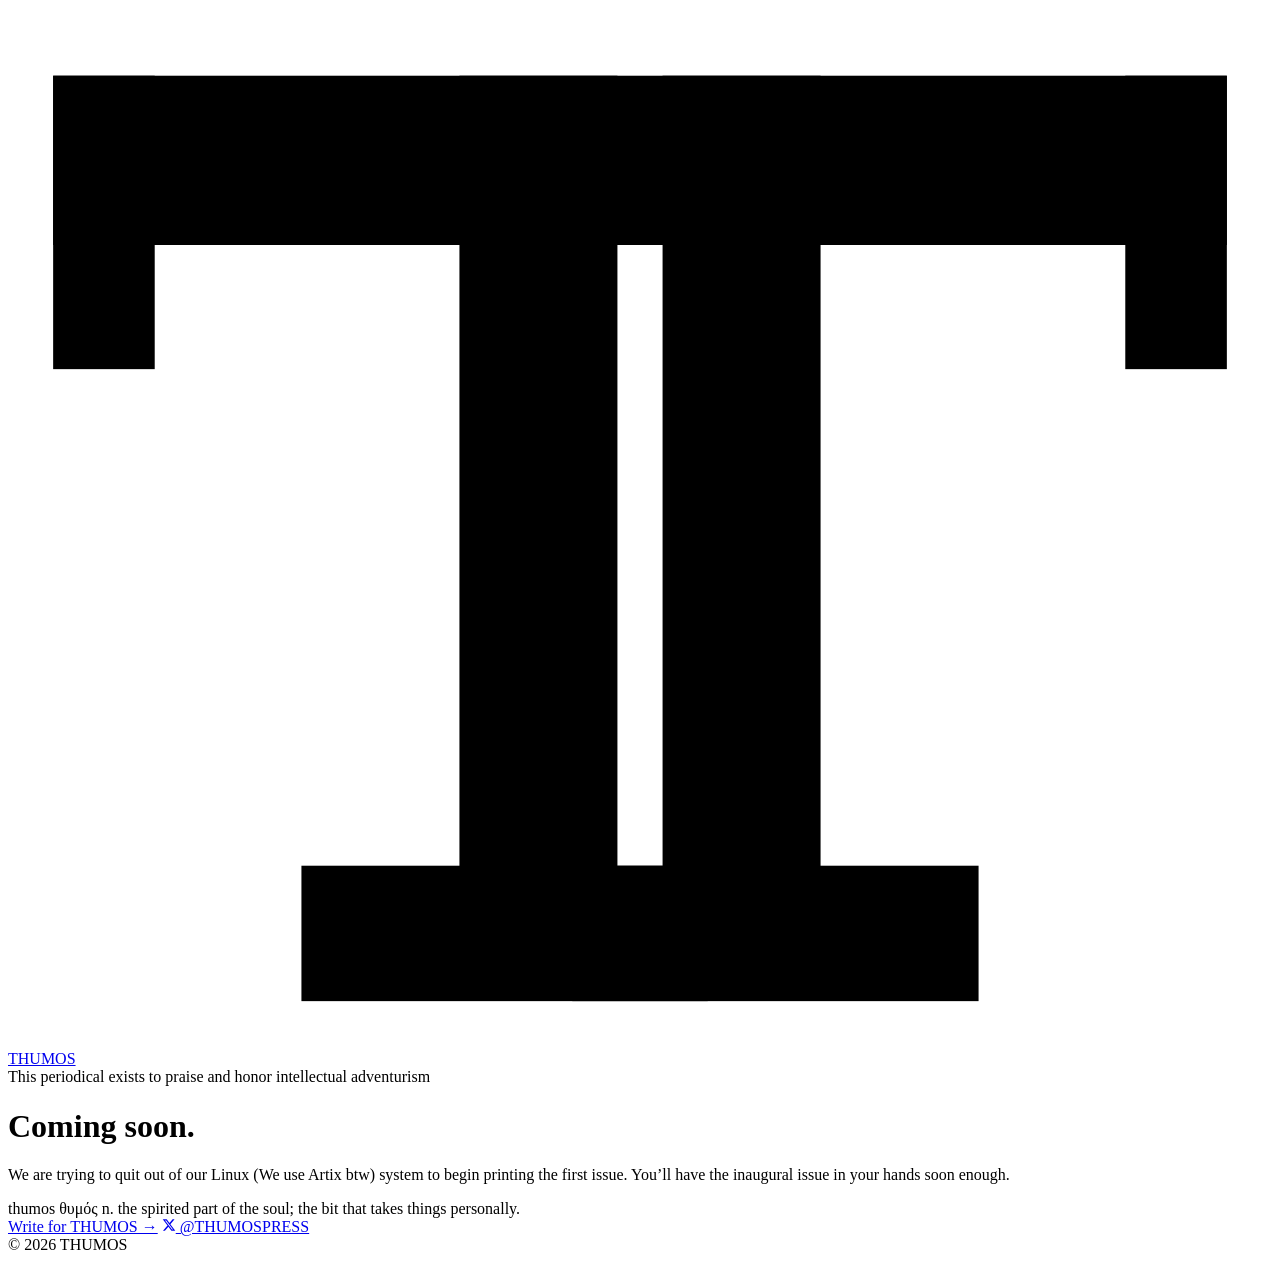
==== index.html @ 3c073543 "Add files via upload" ====
<!DOCTYPE html>
<html lang="en">
<head>
<meta charset="utf-8">
<meta name="viewport" content="width=device-width, initial-scale=1">
<title>THUMOS — Coming soon</title>
<meta name="description" content="THUMOS — this periodical exists to praise and honor intellectual adventurism. The first issue is in preparation.">

<link rel="canonical" href="https://thumospress.com/">
<meta property="og:type" content="website">
<meta property="og:site_name" content="THUMOS">
<meta property="og:title" content="THUMOS — Coming soon">
<meta property="og:description" content="This periodical exists to praise and honor intellectual adventurism. The inaugural issue is on its way.">
<meta property="og:url" content="https://thumospress.com/">
<meta property="og:image" content="https://thumospress.com/assets/icon-512.png">
<meta name="twitter:card" content="summary">
<meta name="twitter:site" content="@THUMOSPRESS">
<meta name="twitter:title" content="THUMOS — Coming soon">
<meta name="twitter:description" content="This periodical exists to praise and honor intellectual adventurism.">
<meta name="twitter:image" content="https://thumospress.com/assets/icon-512.png">

<link rel="manifest" href="manifest.json">
<meta name="theme-color" content="#EBE8E1">
<link rel="icon" type="image/png" sizes="32x32" href="assets/favicon-32.png">
<link rel="icon" type="image/png" sizes="192x192" href="assets/icon-192.png">
<link rel="apple-touch-icon" href="assets/apple-touch-icon.png">

<link rel="preconnect" href="https://fonts.googleapis.com">
<link rel="preconnect" href="https://fonts.gstatic.com" crossorigin>
<link href="https://fonts.googleapis.com/css2?family=Source+Serif+4:ital,opsz,wght@0,8..60,400;0,8..60,600;0,8..60,700;1,8..60,400&family=IBM+Plex+Sans:wght@400;500;600&display=swap" rel="stylesheet">
<link rel="stylesheet" href="css/styles.css">
</head>
<body class="holding">

<main class="holding-wrap">
  <div class="holding-inner">

    <figure class="hb-poster">
      <img src="assets/come-for-the-essays.jpg"
           width="680" height="1020"
           alt="Poster: a man in a fedora seen from behind against a red ground, above the words “Come for the essays. Stay for the insurgency.”"
           onerror="this.closest('.hb-poster').hidden = true">
    </figure>

    <div class="hb-brand">
    <a class="brand" href="./">
      <svg class="mono" viewBox="4 2 112 92" role="img" aria-label="THUMOS">
        <g class="mono-a">
          <rect x="8" y="8" width="52" height="15"/>
          <rect x="8" y="8" width="9" height="26"/>
          <rect x="44" y="8" width="14" height="80"/>
          <rect x="30" y="78" width="36" height="12"/>
        </g>
        <g class="mono-b">
          <rect x="60" y="8" width="52" height="15"/>
          <rect x="103" y="8" width="9" height="26"/>
          <rect x="62" y="8" width="14" height="80"/>
          <rect x="54" y="78" width="36" height="12"/>
        </g>
      </svg>
      <span class="brand-word">THUMOS</span>
    </a>

    <div class="brand-rule"></div>
    <div class="brand-tag">This periodical exists to praise and honor intellectual adventurism</div>
    </div>

    <div class="hb-copy">

    <h1 class="holding-title">Coming soon.</h1>

    <p class="holding-dek">
      We are trying to quit out of our Linux (We use Artix btw) system to begin
      printing the first issue. You’ll have the inaugural issue in your hands
      soon enough.
    </p>

    <div class="definition">
      <span class="def-word">thumos</span>
      <span class="def-greek">θυμός</span>
      <span class="def-pos">n.</span>
      <span class="def-body">the spirited part of the soul; the bit that takes things personally.</span>
    </div>

    <div class="holding-actions">
      <a class="btn-red" href="write.html">Write for THUMOS →</a>
      <a class="btn-ghost" href="https://x.com/THUMOSPRESS" target="_blank" rel="noopener noreferrer">
        <svg viewBox="0 0 24 24" width="14" height="14" fill="currentColor" aria-hidden="true">
          <path d="M18.244 2.25h3.308l-7.227 8.26 8.502 11.24H16.17l-5.214-6.817L4.99 21.75H1.68l7.73-8.835L1.254 2.25H8.08l4.713 6.231zm-1.161 17.52h1.833L7.084 4.126H5.117z"/>
        </svg>
        @THUMOSPRESS
      </a>
    </div>

    <div class="holding-foot">© 2026 THUMOS</div>

    </div>

  </div>
</main>

<script src="js/cleanup.js"></script>
</body>
</html>
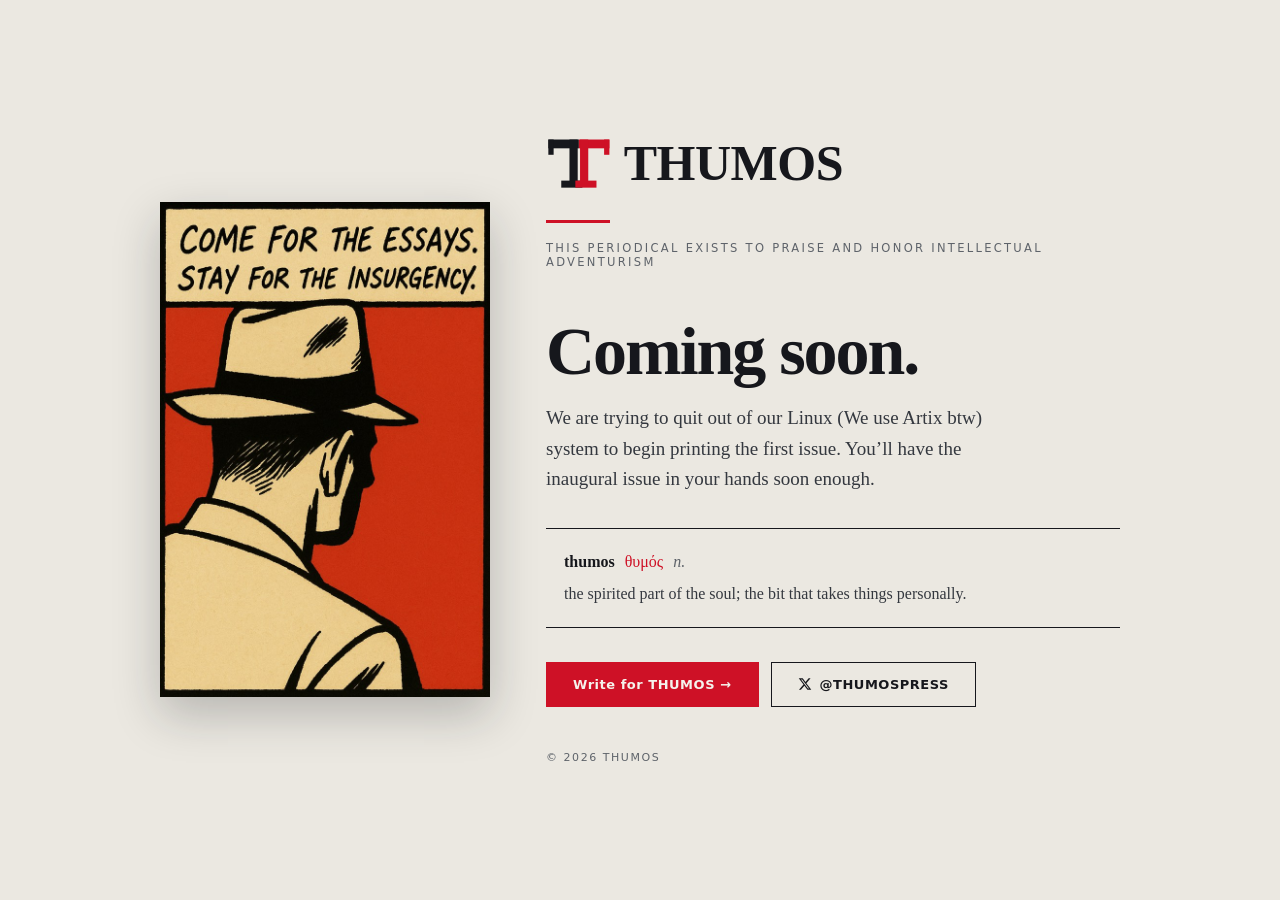
==== commit 0867794c: "Update index.html" ====
--- a/index.html
+++ b/index.html
@@ -12,23 +12,23 @@
 <meta property="og:title" content="THUMOS — Coming soon">
 <meta property="og:description" content="This periodical exists to praise and honor intellectual adventurism. The inaugural issue is on its way.">
 <meta property="og:url" content="https://thumospress.com/">
-<meta property="og:image" content="https://thumospress.com/assets/icon-512.png">
+<meta property="og:image" content="https://thumospress.com/icon-512.png">
 <meta name="twitter:card" content="summary">
 <meta name="twitter:site" content="@THUMOSPRESS">
 <meta name="twitter:title" content="THUMOS — Coming soon">
 <meta name="twitter:description" content="This periodical exists to praise and honor intellectual adventurism.">
-<meta name="twitter:image" content="https://thumospress.com/assets/icon-512.png">
+<meta name="twitter:image" content="https://thumospress.com/icon-512.png">
 
 <link rel="manifest" href="manifest.json">
 <meta name="theme-color" content="#EBE8E1">
-<link rel="icon" type="image/png" sizes="32x32" href="assets/favicon-32.png">
-<link rel="icon" type="image/png" sizes="192x192" href="assets/icon-192.png">
-<link rel="apple-touch-icon" href="assets/apple-touch-icon.png">
+<link rel="icon" type="image/png" sizes="32x32" href="favicon-32.png">
+<link rel="icon" type="image/png" sizes="192x192" href="icon-192.png">
+<link rel="apple-touch-icon" href="apple-touch-icon.png">
 
 <link rel="preconnect" href="https://fonts.googleapis.com">
 <link rel="preconnect" href="https://fonts.gstatic.com" crossorigin>
 <link href="https://fonts.googleapis.com/css2?family=Source+Serif+4:ital,opsz,wght@0,8..60,400;0,8..60,600;0,8..60,700;1,8..60,400&family=IBM+Plex+Sans:wght@400;500;600&display=swap" rel="stylesheet">
-<link rel="stylesheet" href="css/styles.css">
+<link rel="stylesheet" href="styles.css">
 </head>
 <body class="holding">
 
@@ -36,7 +36,7 @@
   <div class="holding-inner">
 
     <figure class="hb-poster">
-      <img src="assets/come-for-the-essays.jpg"
+      <img src="come-for-the-essays.jpg"
            width="680" height="1020"
            alt="Poster: a man in a fedora seen from behind against a red ground, above the words “Come for the essays. Stay for the insurgency.”"
            onerror="this.closest('.hb-poster').hidden = true">
@@ -99,6 +99,6 @@
   </div>
 </main>
 
-<script src="js/cleanup.js"></script>
+<script src="cleanup.js"></script>
 </body>
 </html>
--- a/styles.css
+++ b/styles.css
@@ -0,0 +1,397 @@
+/* ============================================================
+   THUMOS — holding page + submissions
+   ============================================================ */
+
+:root {
+  --ink: #16171C;
+  --paper: #EBE8E1;
+  --cream: #F5F2EC;
+  --white: #FFFFFF;
+  --body-ink: #34383F;
+  --gray: #5E636A;
+  --border: #C7C1B4;
+  --red: #CE1126;
+  --red-hot: #E11B31;
+  --on-red: #F5F2EC;
+
+  --serif: 'Source Serif 4', Georgia, serif;
+  --sans: 'IBM Plex Sans', system-ui, sans-serif;
+}
+
+* { box-sizing: border-box; }
+
+body {
+  margin: 0;
+  background: var(--paper);
+  color: var(--ink);
+  font-family: var(--serif);
+  -webkit-font-smoothing: antialiased;
+}
+
+a { color: inherit; text-decoration: none; }
+::selection { background: var(--red); color: var(--on-red); }
+:focus-visible { outline: 2px solid var(--red); outline-offset: 3px; }
+
+/* Centred reading column, shared by both pages. */
+.col { max-width: 620px; margin: 0 auto; padding: 0 24px; }
+
+/* ============ Brand ============ */
+
+/* The monogram has ONE colourway: ink T + red T, on a light ground.
+   Never recolour it to suit a background — if a background fights the
+   logo, change the background. Every surface the logo sits on is light
+   for exactly this reason. */
+.brand { display: inline-flex; align-items: center; gap: 12px; }
+.brand .mono { height: 54px; width: auto; display: block; }
+.brand .mono-a { fill: var(--ink); }
+.brand .mono-b { fill: var(--red); }
+.brand .brand-word {
+  color: var(--ink);
+  font-weight: 700;
+  font-size: 50px;
+  letter-spacing: -.01em;
+  line-height: .8;
+}
+.brand.small .mono { height: 32px; }
+.brand.small .brand-word { font-size: 29px; }
+
+/* ============ Holding page ============ */
+
+body.holding { background: var(--paper); color: var(--ink); }
+
+.holding-wrap {
+  min-height: 100vh;
+  min-height: 100svh;
+  display: flex;
+  align-items: center;
+  justify-content: center;
+  padding: 48px 24px;
+}
+/* Poster on the left, brand and copy stacked on the right. The poster
+   spans both rows so it stays optically centred against the text. */
+.holding-inner {
+  max-width: 960px;
+  width: 100%;
+  display: grid;
+  grid-template-columns: 330px 1fr;
+  grid-template-areas:
+    "poster brand"
+    "poster copy";
+  align-content: center;
+  column-gap: 56px;
+  text-align: left;
+}
+
+.hb-poster { grid-area: poster; align-self: center; margin: 0; }
+.hb-poster[hidden] { display: none; }
+.hb-poster img {
+  display: block;
+  width: 100%;
+  height: auto;
+  box-shadow: 0 18px 44px rgba(22, 23, 28, .24);
+}
+
+.hb-brand { grid-area: brand; }
+.hb-copy { grid-area: copy; margin-top: 26px; }
+
+.brand-rule {
+  width: 64px;
+  height: 3px;
+  background: var(--red);
+  margin: 26px 0 0;
+}
+.brand-tag {
+  font-family: var(--sans);
+  font-size: 11.5px;
+  font-weight: 500;
+  letter-spacing: .2em;
+  text-transform: uppercase;
+  color: var(--gray);
+  margin-top: 18px;
+}
+
+.holding-title {
+  font-weight: 700;
+  font-size: 68px;
+  line-height: 1;
+  letter-spacing: -.03em;
+  margin: 22px 0 0;
+}
+.holding-dek {
+  font-size: 19px;
+  line-height: 1.6;
+  color: var(--body-ink);
+  margin: 18px 0 0;
+  max-width: 480px;
+  text-wrap: pretty;
+}
+
+.definition {
+  border-top: 1px solid var(--ink);
+  border-bottom: 1px solid var(--ink);
+  padding: 20px 18px;
+  margin: 34px 0 0;
+  font-size: 16px;
+  line-height: 1.6;
+  color: var(--body-ink);
+}
+.definition .def-word { font-weight: 700; color: var(--ink); }
+.definition .def-greek { color: var(--red); margin-left: 6px; }
+.definition .def-pos { font-style: italic; margin-left: 6px; color: var(--gray); }
+.definition .def-body { display: block; margin-top: 6px; }
+
+.holding-actions {
+  display: flex;
+  gap: 12px;
+  justify-content: flex-start;
+  flex-wrap: wrap;
+  margin-top: 34px;
+}
+
+.holding-foot {
+  font-family: var(--sans);
+  font-size: 11px;
+  letter-spacing: .14em;
+  text-transform: uppercase;
+  color: var(--gray);
+  margin-top: 44px;
+}
+
+/* ============ Buttons ============ */
+
+.btn-red,
+.btn-ghost {
+  display: inline-flex;
+  align-items: center;
+  gap: 8px;
+  font-family: var(--sans);
+  font-size: 13px;
+  font-weight: 600;
+  letter-spacing: .04em;
+  padding: 14px 26px;
+  border: 1.5px solid transparent;
+  transition: background-color .15s ease, color .15s ease, border-color .15s ease;
+}
+.btn-red { background: var(--red); color: var(--on-red); }
+.btn-red:hover { background: var(--red-hot); }
+.btn-ghost { border-color: var(--ink); color: var(--ink); }
+.btn-ghost:hover { background: var(--ink); color: var(--paper); }
+
+/* ============ Write page ============ */
+
+.topbar {
+  background: var(--cream);
+  padding: 18px 24px;
+  display: flex;
+  justify-content: center;
+  border-bottom: 1px solid var(--border);
+}
+
+.intro-band { background: var(--cream); padding: 46px 0 40px; }
+
+/* The poster carries its own red-and-black border, so it needs no frame
+   here — its cream ground sits almost flush with the page. */
+.poster { margin: 0 0 34px; }
+.poster[hidden] { display: none; }
+.poster img {
+  display: block;
+  width: 100%;
+  max-width: 440px;
+  height: auto;
+  margin: 0 auto;
+}
+
+.page-title {
+  font-weight: 700;
+  font-size: 40px;
+  line-height: 1.08;
+  letter-spacing: -.01em;
+  text-transform: uppercase;
+  text-align: center;
+  margin: 0 0 26px;
+  text-wrap: balance;
+}
+.intro-band p {
+  font-size: 17px;
+  line-height: 1.62;
+  color: var(--body-ink);
+  margin: 0 0 18px;
+}
+/* Picks up the red "YOU" from the poster directly above. */
+.intro-band .you { color: var(--red); font-weight: 600; }
+.intro-band p:last-child { margin-bottom: 0; }
+
+.hard-rule { border-top: 1px solid var(--ink); }
+
+.form-band { background: var(--paper); padding: 38px 0 54px; }
+
+/* ============ Form ============ */
+
+.field { margin: 0 0 26px; padding: 0; border: 0; }
+
+.lab {
+  display: block;
+  font-family: var(--sans);
+  font-size: 14px;
+  font-weight: 600;
+  color: var(--ink);
+  margin-bottom: 12px;
+  padding: 0;
+}
+.req { color: var(--red); }
+
+.radios { display: flex; flex-wrap: wrap; gap: 10px 26px; }
+.radio {
+  display: inline-flex;
+  align-items: center;
+  gap: 9px;
+  font-family: var(--sans);
+  font-size: 15px;
+  color: var(--body-ink);
+  cursor: pointer;
+}
+.radio input {
+  appearance: none;
+  -webkit-appearance: none;
+  width: 18px;
+  height: 18px;
+  margin: 0;
+  border: 1.5px solid var(--gray);
+  border-radius: 50%;
+  background: var(--white);
+  display: grid;
+  place-content: center;
+  cursor: pointer;
+  transition: border-color .15s ease;
+}
+.radio input::before {
+  content: '';
+  width: 9px;
+  height: 9px;
+  border-radius: 50%;
+  transform: scale(0);
+  background: var(--red);
+  transition: transform .12s ease;
+}
+.radio input:checked { border-color: var(--red); }
+.radio input:checked::before { transform: scale(1); }
+.radio:hover input { border-color: var(--red); }
+
+textarea,
+input[type="email"],
+input[type="text"] {
+  width: 100%;
+  padding: 12px 14px;
+  border: 1px solid var(--border);
+  background: var(--white);
+  color: var(--ink);
+  font-family: var(--serif);
+  font-size: 16px;
+  line-height: 1.55;
+  transition: border-color .15s ease;
+}
+textarea { resize: vertical; min-height: 130px; display: block; }
+textarea:focus,
+input[type="email"]:focus { border-color: var(--red); outline: none; }
+.field.bad textarea,
+.field.bad input[type="email"] { border-color: var(--red); }
+
+.err {
+  font-family: var(--sans);
+  font-size: 12.5px;
+  color: var(--red);
+  min-height: 16px;
+  margin-top: 6px;
+}
+
+.submit { margin-top: 4px; border: 0; cursor: pointer; }
+.submit[disabled] { opacity: .6; cursor: progress; }
+
+.form-status {
+  font-family: var(--sans);
+  font-size: 13px;
+  line-height: 1.6;
+  color: var(--gray);
+  margin-top: 14px;
+  min-height: 20px;
+}
+.form-status.bad { color: var(--red); }
+
+/* Honeypot — off-screen, never focusable. */
+.honey {
+  position: absolute;
+  left: -9999px;
+  width: 1px;
+  height: 1px;
+  opacity: 0;
+  pointer-events: none;
+}
+
+/* ============ Thank you ============ */
+
+.thanks {
+  border-left: 4px solid var(--red);
+  background: var(--cream);
+  border-top: 1px solid var(--border);
+  border-right: 1px solid var(--border);
+  border-bottom: 1px solid var(--border);
+  padding: 30px 30px 32px;
+}
+.thanks[hidden] { display: none; }
+.thanks-t { font-weight: 700; font-size: 27px; line-height: 1.15; }
+.thanks-d { font-size: 16.5px; line-height: 1.6; color: var(--body-ink); margin-top: 10px; }
+.thanks-d a { color: var(--red); font-weight: 600; }
+.thanks .btn-ghost { margin-top: 20px; }
+
+/* ============ Footer ============ */
+
+.foot { background: var(--ink); color: #8A9098; padding: 20px 0; }
+.foot-inner {
+  display: flex;
+  justify-content: space-between;
+  gap: 16px;
+  flex-wrap: wrap;
+  font-family: var(--sans);
+  font-size: 11.5px;
+  letter-spacing: .1em;
+  text-transform: uppercase;
+}
+.foot a { color: var(--red-hot); }
+.foot a:hover { color: var(--paper); }
+
+/* ============ Responsive ============ */
+
+/* Below this the two columns stack and the page re-centres. */
+@media (max-width: 860px) {
+  .holding-inner {
+    grid-template-columns: 1fr;
+    grid-template-areas:
+      "brand"
+      "poster"
+      "copy";
+    max-width: 480px;
+    column-gap: 0;
+    text-align: center;
+  }
+  .hb-poster { margin: 32px auto 0; max-width: 300px; }
+  .hb-copy { margin-top: 30px; }
+  .brand-rule { margin-left: auto; margin-right: auto; }
+  .holding-dek { margin-left: auto; margin-right: auto; }
+  .holding-actions { justify-content: center; }
+}
+
+@media (max-width: 620px) {
+  .brand .mono { height: 42px; }
+  .brand .brand-word { font-size: 38px; }
+  .holding-title { font-size: 46px; }
+  .holding-dek { font-size: 17px; }
+  .page-title { font-size: 29px; }
+  .holding-actions { flex-direction: column; }
+  .holding-actions .btn-red,
+  .holding-actions .btn-ghost { justify-content: center; }
+  .radios { flex-direction: column; gap: 12px; }
+}
+
+@media (prefers-reduced-motion: reduce) {
+  *, *::before, *::after { transition-duration: .001ms !important; }
+}
